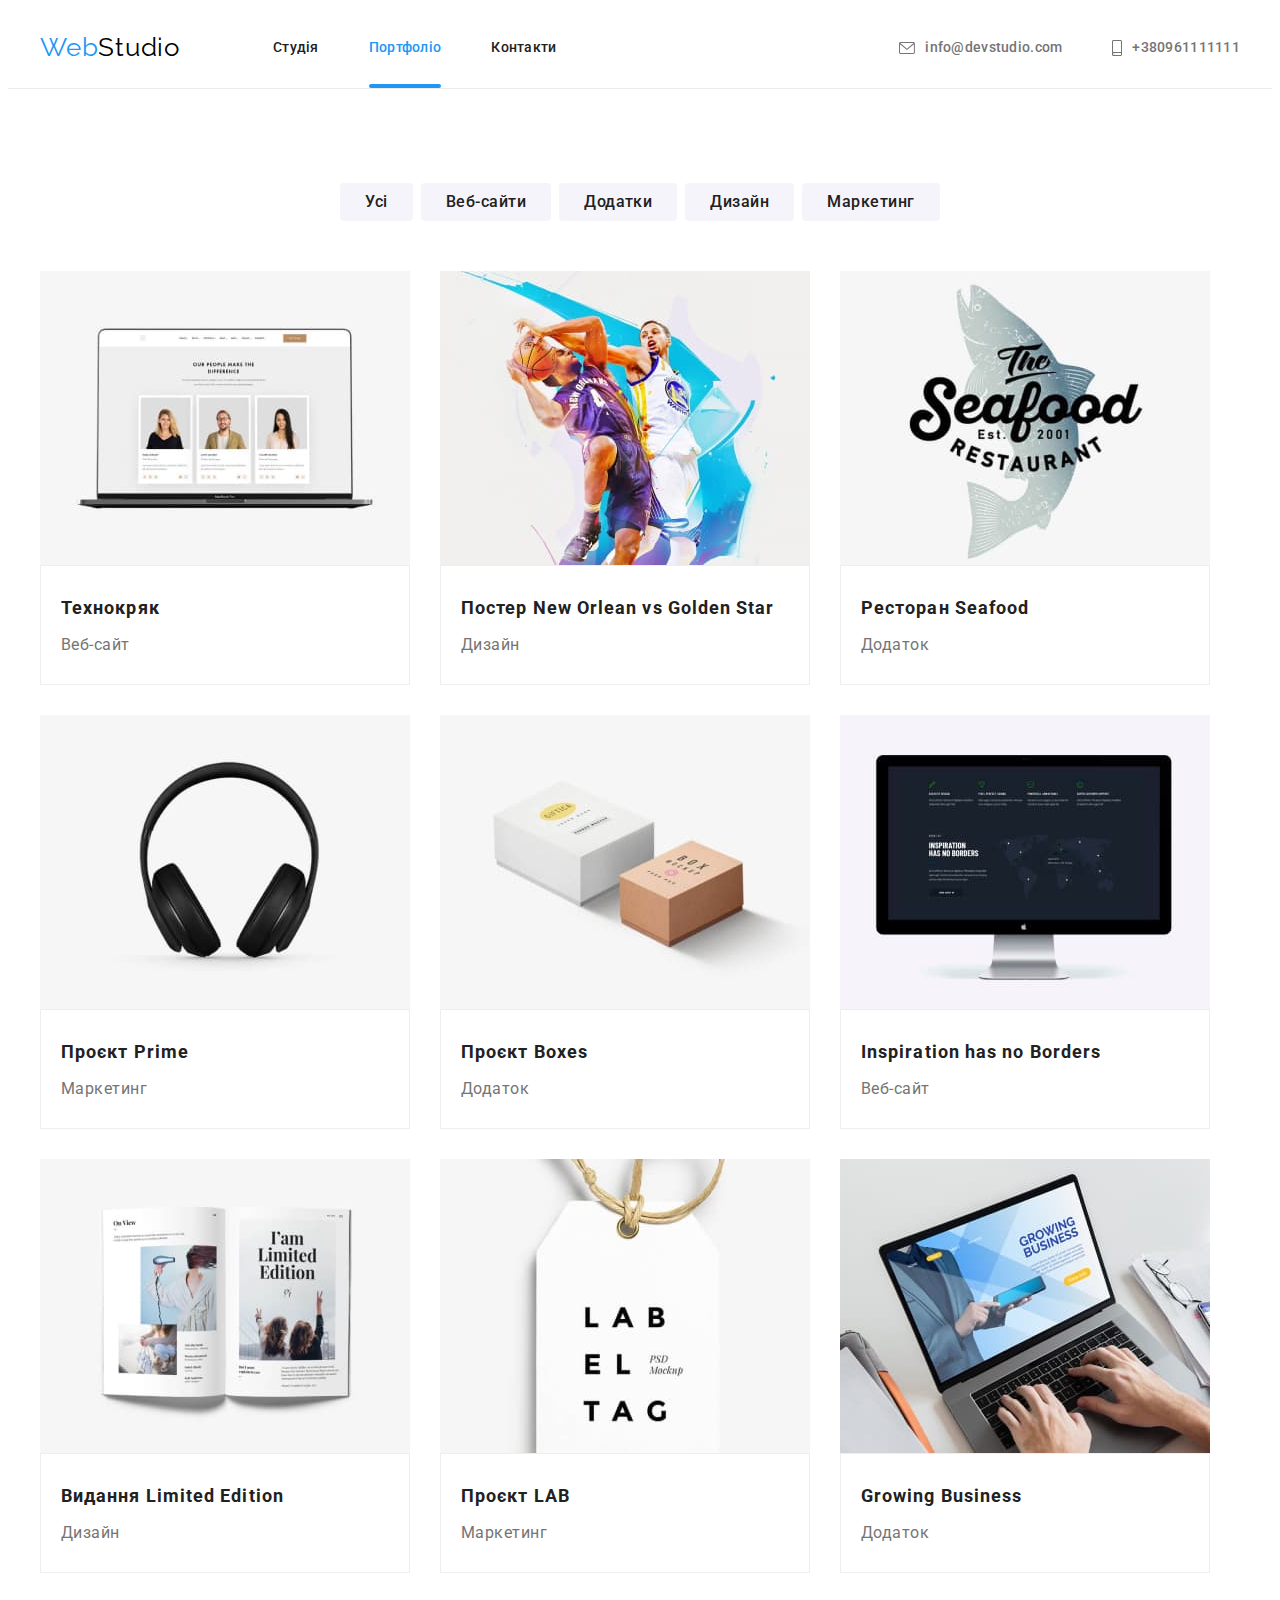
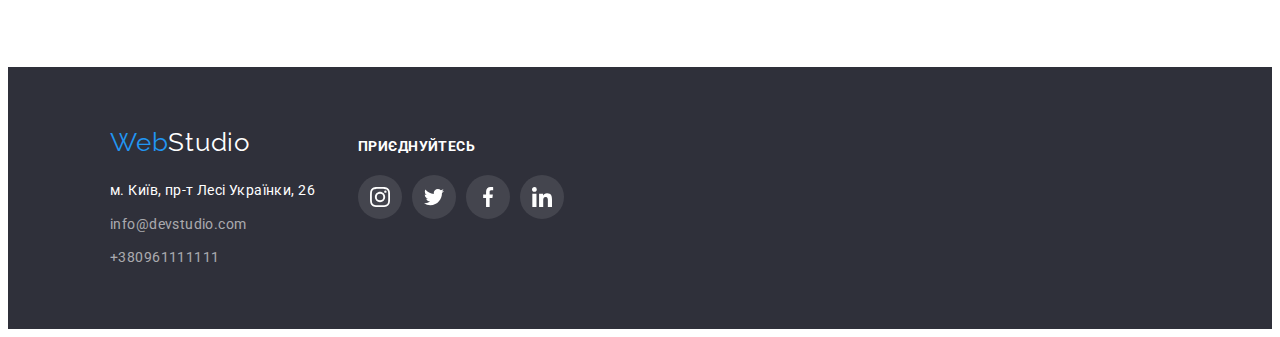
==== portfolio.html @ 598eb1c4 "Initial commit" ====
<!DOCTYPE html>
<html lang="uk">
  <head>
    <meta charset="UTF-8" />
    <meta http-equiv="X-UA-Compatible" content="IE=edge" />
    <meta name="viewport" content="width=device-width, initial-scale=1.0" />
    <title>Document</title>
    <link
      rel="stylesheet"
      href="https://cdnjs.cloudflare.com/ajax/libs/modern-normalize/1.1.0/modern-normalize.min.css"
      integrity="sha512-wpPYUAdjBVSE4KJnH1VR1HeZfpl1ub8YT/NKx4PuQ5NmX2tKuGu6U/JRp5y+Y8XG2tV+wKQpNHVUX03MfMFn9Q=="
      crossorigin="anonymous"
      referrerpolicy="no-referrer"
    />
    <link
      href="https://fonts.googleapis.com/css2?family=Raleway:wght@700&family=Roboto:wght@400;500;700;900&display=swap"
      rel="stylesheet"
    />
    <link rel="stylesheet" href="./css/styles.css" />
  </head>
  <body>
    <header class="header">
      <div class="container header-container">
        <a href="./index.html" class="logo"
          >Web<span class="logo-header">Studio</span></a
        >
        <nav class="section-works-header">
          <ul class="site-nav list">
            <li class="site-item">
              <a href="./index.html" class="site-link link">Студія</a>
            </li>

            <li class="site-item">
              <a href="./portfolio.html" class="site-link link current"
                >Портфоліо</a
              >
            </li>
            <li class="site-item">
              <a href="#" class="site-link link">Контакти</a>
            </li>
          </ul>
        </nav>

        <ul class="list address-header">
          <li class="item">
            <a href="mailto:info@devstudio.com" class="link-address" lang="en">
              <svg class="header-section-address-logo" width="16" height="12">
                <use href="./images/icons-new.svg#icon-envelope"></use>
              </svg>
              info@devstudio.com</a
            >
          </li>
          <li class="item">
            <a href="tel:+380961111111" class="link-address">
              <svg class="header-section-address-logo" width="10" height="16">
                <use href="./images/icons-new.svg#icon-smartphone"></use>
              </svg>
              +380961111111</a
            >
          </li>
        </ul>
      </div>
    </header>
    <main>
      <section class="section">
        <div class="container">
          <h1 class="pattern-hidden">Наші переваги</h1>
          <ul class="portfolio-buttons list">
            <li>
              <button type="button" class="button secondary">Усі</button>
            </li>
            <li>
              <button type="button" class="button secondary">Веб-сайти</button>
            </li>
            <li>
              <button type="button" class="button secondary">Додатки</button>
            </li>
            <li>
              <button type="button" class="button secondary">Дизайн</button>
            </li>
            <li>
              <button type="button" class="button secondary">Маркетинг</button>
            </li>
          </ul>
          <ul class="examples-list list">
            <li class="portfolio-element">
              <a href="#" class="portfolio-link link">
                <div class="portfolio-overlay">
                  <img
                    src="./images/technokryak.jpg"
                    alt="Фото главной страницы сайта Технокряк"
                    width="370"
                    height="274"
                  />
                  <div class="portfolio-wrap">
                    <p class="portfolio-descr">
                      Ресурс пропонує комплексні пропозиції з різним рівнем
                      функціоналу та сервісів. Все це дозволить відвідувачу
                      отримати вичерпні відомості про компанію чи приватну
                      особу.
                    </p>
                  </div>
                </div>
                <div class="examples-site-and-description">
                  <h2 class="section-title-product">Технокряк</h2>
                  <p class="description-product">Веб-сайт</p>
                </div>
              </a>
            </li>
            <li class="portfolio-element">
              <a href="#" class="portfolio-link link">
                <div class="portfolio-overlay">
                  <img
                    src="./images/poster-neworlean.jpg"
                    alt="Фото главной страницы сайта Нью-Орлеан"
                    width="370"
                    height="274"
                  />
                  <div class="portfolio-wrap">
                    <p class="portfolio-descr">
                      Ресурс пропонує комплексні пропозиції з різним рівнем
                      функціоналу та сервісів. Все це дозволить відвідувачу
                      отримати вичерпні відомості про компанію чи приватну
                      особу.
                    </p>
                  </div>
                </div>
                <div class="examples-site-and-description">
                  <h2 class="section-title-product">
                    Постер New Orlean vs Golden Star
                  </h2>
                  <p class="description-product">Дизайн</p>
                </div>
              </a>
            </li>

            <li class="portfolio-element">
              <a href="#" class="portfolio-link link">
                <div class="portfolio-overlay">
                  <img
                    src="./images/seafood-restaurant.jpg"
                    alt="Фото главной страницы приложения"
                    width="370"
                    height="274"
                  />
                  <div class="portfolio-wrap">
                    <p class="portfolio-descr">
                      Ресурс пропонує комплексні пропозиції з різним рівнем
                      функціоналу та сервісів. Все це дозволить відвідувачу
                      отримати вичерпні відомості про компанію чи приватну
                      особу.
                    </p>
                  </div>
                </div>
                <div class="examples-site-and-description">
                  <h2 class="section-title-product">Ресторан Seafood</h2>
                  <p class="description-product">Додаток</p>
                </div>
              </a>
            </li>
            <li class="portfolio-element">
              <a href="#" class="portfolio-link link">
                <div class="portfolio-overlay">
                  <img
                    src="./images/project-prime.jpg"
                    alt="Фото главной страницы"
                    width="370"
                    height="274"
                  />
                  <div class="portfolio-wrap">
                    <p class="portfolio-descr">
                      Ресурс пропонує комплексні пропозиції з різним рівнем
                      функціоналу та сервісів. Все це дозволить відвідувачу
                      отримати вичерпні відомості про компанію чи приватну
                      особу.
                    </p>
                  </div>
                </div>
                <div class="examples-site-and-description">
                  <h2 class="section-title-product">Проєкт Prime</h2>
                  <p class="description-product">Маркетинг</p>
                </div>
              </a>
            </li>
            <li class="portfolio-element">
              <a href="#" class="portfolio-link link">
                <div class="portfolio-overlay">
                  <img
                    src="./images/boxes.jpg"
                    alt="Фото главной страницы приложения"
                    width="370"
                    height="274"
                  />
                  <div class="portfolio-wrap">
                    <p class="portfolio-descr">
                      Ресурс пропонує комплексні пропозиції з різним рівнем
                      функціоналу та сервісів. Все це дозволить відвідувачу
                      отримати вичерпні відомості про компанію чи приватну
                      особу.
                    </p>
                  </div>
                </div>
                <div class="examples-site-and-description">
                  <h2 class="section-title-product">Проєкт Boxes</h2>
                  <p class="description-product">Додаток</p>
                </div>
              </a>
            </li>
            <li class="portfolio-element">
              <a href="#" class="portfolio-link link">
                <div class="portfolio-overlay">
                  <img
                    src="./images/inspiration.jpg"
                    alt="Фото главной страницы сайта"
                    width="370"
                    height="274"
                  />
                  <div class="portfolio-wrap">
                    <p class="portfolio-descr">
                      Ресурс пропонує комплексні пропозиції з різним рівнем
                      функціоналу та сервісів. Все це дозволить відвідувачу
                      отримати вичерпні відомості про компанію чи приватну
                      особу.
                    </p>
                  </div>
                </div>
                <div class="examples-site-and-description">
                  <h2 class="section-title-product">
                    Inspiration has no Borders
                  </h2>
                  <p class="description-product">Веб-сайт</p>
                </div>
              </a>
            </li>
            <li class="portfolio-element">
              <a href="#" class="portfolio-link link">
                <div class="portfolio-overlay">
                  <img
                    src="./images/limited-edition.jpg"
                    alt="Фото главной страницы"
                    width="370"
                    height="274"
                  />
                  <div class="portfolio-wrap">
                    <p class="portfolio-descr">
                      Ресурс пропонує комплексні пропозиції з різним рівнем
                      функціоналу та сервісів. Все це дозволить відвідувачу
                      отримати вичерпні відомості про компанію чи приватну
                      особу.
                    </p>
                  </div>
                </div>
                <div class="examples-site-and-description">
                  <h2 class="section-title-product">Видання Limited Edition</h2>
                  <p class="description-product">Дизайн</p>
                </div>
              </a>
            </li>
            <li class="portfolio-element">
              <a href="#" class="portfolio-link link">
                <div class="portfolio-overlay">
                  <img
                    src="./images/lab.jpg"
                    alt="Фото главной страницы"
                    width="370"
                    height="274"
                  />
                  <div class="portfolio-wrap">
                    <p class="portfolio-descr">
                      Ресурс пропонує комплексні пропозиції з різним рівнем
                      функціоналу та сервісів. Все це дозволить відвідувачу
                      отримати вичерпні відомості про компанію чи приватну
                      особу.
                    </p>
                  </div>
                </div>
                <div class="examples-site-and-description">
                  <h2 class="section-title-product">Проєкт LAB</h2>
                  <p class="description-product">Маркетинг</p>
                </div>
              </a>
            </li>
            <li class="portfolio-element">
              <a href="#" class="portfolio-link link">
                <div class="portfolio-overlay">
                  <img
                    src="./images/growbusiness.jpg"
                    alt="Фото главной страницы"
                    width="370"
                    height="274"
                  />
                  <div class="portfolio-wrap">
                    <p class="portfolio-descr">
                      Ресурс пропонує комплексні пропозиції з різним рівнем
                      функціоналу та сервісів. Все це дозволить відвідувачу
                      отримати вичерпні відомості про компанію чи приватну
                      особу.
                    </p>
                  </div>
                </div>
                <div class="examples-site-and-description">
                  <h2 class="section-title-product">Growing Business</h2>
                  <p class="description-product">Додаток</p>
                </div>
              </a>
            </li>
          </ul>
        </div>
      </section>
    </main>

    <footer class="section-works-footer">
      <div class="container common-wrap-footer">
        <div class="first-footer">
          <a href="./index.html" class="logo"
            >Web<span class="logo-footer">Studio</span>
          </a>
          <address class="address-footer">
            <ul class="list">
              <li class="address-item">
                <a
                  href="https://goo.gl/maps/Q7eHkyQhdYGQR9RCA"
                  target="_blank"
                  rel="noopener noreferrer nofollower"
                  class="link-address-footer"
                  >м. Київ, пр-т Лесі Українки, 26</a
                >
              </li>
              <li class="address-item">
                <a
                  href="mailto:info@devstudio.com"
                  class="address-footer"
                  lang="en"
                  >info@devstudio.com</a
                >
              </li>
              <li class="address-item">
                <a href="tel:+380961111111" class="address-footer"
                  >+380961111111</a
                >
              </li>
            </ul>
          </address>
        </div>

        <div class="container">
          <p class="section-title-social-footer">ПРИЄДНУЙТЕСЬ</p>
          <ul class="social-footer list">
            <li class="social-item-footer">
              <a
                class="social-link-footer link"
                href="http://instagram.com"
                target="_blank"
                rel="noopener norefference"
                aria-label="Instagram"
              >
                <svg class="social-icon-footer" width="20" height="20">
                  <use href="./images/icons-new.svg#icon-instagram"></use>
                </svg>
              </a>
            </li>
            <li class="social-item-footer">
              <a
                class="social-link-footer link"
                href="http://twitter.com"
                target="_blank"
                rel="noopener norefference"
                aria-label="Twitter logo"
              >
                <svg class="social-icon-footer" width="20" height="20">
                  <use href="./images/icons-new.svg#icon-twitter"></use>
                </svg>
              </a>
            </li>
            <li class="social-item-footer">
              <a
                class="social-link-footer link"
                href="http://facebook.com"
                target="_blank"
                rel="noopener norefference"
                aria-label="Facebook logo"
              >
                <svg class="social-icon-footer" width="20" height="20">
                  <use href="./images/icons-new.svg#icon-facebook"></use>
                </svg>
              </a>
            </li>
            <li class="social-item-footer">
              <a
                class="social-link-footer link"
                href="http://linkedin.com"
                target="_blank"
                rel="noopener norefference"
                aria-label="linkedin logo"
              >
                <svg class="social-icon-footer" width="20" height="20">
                  <use href="./images/icons-new.svg#icon-linkedin"></use>
                </svg>
              </a>
            </li>
          </ul>
        </div>
      </div>
    </footer>
  </body>
</html>
---- css/styles.css ----
:root {
  --title-text-color: #212121;
  --maket-color: #ffffff;
  --primary-text-color: #757575;
  --accent-color: #2196f3;
  --work-bg: rgba(47, 48, 58, 0.8);
}

body {
  font-family: Roboto, sans-serif;
  font-size: 14px;
  letter-spacing: 0.03em;
  background-color: var(--maket-color);
  color: var(--primary-text-color);
}

h1,
h2,
h3,
h4,
h5,
h6,
p {
  margin: 0;
}
img {
  display: block;
  max-width: 100%;
  height: auto;
}
button {
  display: block;
  cursor: pointer;
  border: none;
  border-radius: 4px;
}

.list {
  list-style: none;
  padding-left: 0;
  margin: 0;
}
.link {
  text-decoration: none;
}
.container {
  width: 1200px;
  margin: 0 auto;
  padding-left: 15px;
  padding-right: 15px;
}
.section {
  padding-top: 94px;
  padding-bottom: 94px;
}
/*Header*/

.header {
  border-bottom-width: 1px;
  border-bottom-style: solid;
  border-bottom-color: #ececec;
}

.header-container {
  display: flex;
  align-items: center;
}
.logo {
  font-family: Raleway, sans-serif;
  font-size: 26px;
  line-height: 1.2;
  letter-spacing: 0.03em;
  text-decoration: none;
  color: var(--accent-color);
  margin-right: 93px;
}
.address-header {
  margin-left: auto;
  display: flex;
  align-items: center;
  gap: 50px;
}
.link-address {
  font-weight: 500;
  line-height: 1.14;
  letter-spacing: 0.02em;
  color: var(--primary-text-color);
  text-decoration: none;
  display: flex;
  align-items: center;
  transition-property: color;
  transition-duration: 250ms;
  transition-timing-function: cubic-bezier(0.4, 0, 0.2, 1);
}

.link-address:hover,
.link-address:focus {
  color: var(--accent-color);
}

.logo-header {
  color: #000000;
}
.logo-footer {
  color: var(--maket-color);
}

.site-link {
  display: block;
  color: var(--title-text-color);
  font-weight: 500;
  line-height: 1.14;
  letter-spacing: 0.02em;
  text-decoration: none;
  padding-top: 32px;
  padding-bottom: 32px;

  transition-property: color;
  transition-duration: 250ms;
  transition-timing-function: cubic-bezier(0.4, 0, 0.2, 1);
}
.site-link:hover,
.site-link:focus {
  color: var(--accent-color);
}
.current {
  color: var(--accent-color);
  position: relative;
}
.current::after {
  content: "";
  position: absolute;
  bottom: 0;
  left: 0;
  width: 100%;
  height: 4px;
  border-radius: 2px;
  background-color: var(--accent-color);
}

.header-section-address-logo {
  margin-right: 10px;
  fill: currentColor;
}
.header-section-address-logo:hover,
.header-section-address-logo:focus {
  color: var(--accent-color);
}

/* Page header */

.section-works-header {
}
.site-nav {
  display: flex;
  gap: 50px;
}

.link-address .item:last-child {
  margin-right: 0;
  padding-right: 215px;
}
.link-address .item:not(:last-child) {
  margin-right: 50px;
  margin-left: 300px;
}

/*Hero-title*/

.hero {
  background-color: #2f303a;
  background-image: linear-gradient(
      rgba(47, 48, 58, 0.4),
      rgba(47, 48, 58, 0.4)
    ),
    url(../images/hero.jpg);
  background-position: center;
  background-size: cover;
  background-repeat: no-repeat;
  text-align: center;
  padding: 200px 0;
  max-width: 1600px;
  height: 600px;
  margin: 0 auto;
}
.hero-title {
  color: var(--maket-color);
  font-weight: 900;
  font-size: 44px;
  line-height: 1.36;
  text-align: center;
  letter-spacing: 0.06em;
  text-transform: uppercase;
  width: 696px;
  margin: 0 auto;
  margin-bottom: 30px;
}
.button.primary {
  font-family: "Roboto";
  font-weight: 700;
  font-size: 16px;
  line-height: 1.87;
  letter-spacing: 0.06em;
  color: var(--maket-color);
  background: var(--accent-color);
  align-items: center;
  text-align: center;
  cursor: pointer;
  padding: 10px 32px;
  border: none;
  border-radius: 4px;
  margin-right: auto;
  margin-left: auto;
}

.backdrop {
  position: fixed;
  top: 0;
  left: 0;
  width: 100%;
  height: 100%;
  opacity: 1;
  background-color: rgba(0, 0, 0, 0.06);
  transition-property: opacity;
  transition-duration: 250ms;
  transition-timing-function: cubic-bezier(0.4, 0, 0.2, 1);
}
.backdrop.is-hidden {
  opacity: 0;
  pointer-events: none;
}

.modal {
  position: absolute;
  width: 528px;
  height: 581px;
  top: 50%;
  left: 50%;
  transform: translate(-50%, -50%);
  background-color: #ffffff;
}
.modal-close {
  position: absolute;
  border-radius: 50%;
  width: 30px;
  height: 30px;
  top: 8px;
  right: 8px;
  color: var(--title-text-color);
  display: flex;
  align-items: center;
  justify-content: center;
  background-color: transparent;
  border: 1px solid rgba(0, 0, 0, 0.1);

  transition-property: border-color, color;
  transition-duration: 250ms;
  transition-timing-function: cubic-bezier(0.4, 0, 0.2, 1);
}

.modal-close:hover,
.modal-close:focus {
  color: var(--accent-color);
  border-color: var(--accent-color);
}
.modal-close-icon {
  display: flex;
  align-items: center;
  justify-content: center;
  fill: currentColor;
}

/* Section advantages*/

.pattern-hidden {
  position: absolute;
  width: 1px;
  height: 1px;
  margin: -1px;
  border: 0;
  padding: 0;
  white-space: nowrap;
  clip-path: inset(100%);
  clip: rect(0 0 0 0);
  overflow: hidden;
}
.advantages-list {
  display: flex;
  gap: 30px;
}

.section-title-primary {
  color: var(--title-text-color);
  font-weight: 700;
  line-height: 1.14;
  font-size: 14px;
  text-transform: uppercase;
  margin-bottom: 10px;
  margin-top: 30px;
}
.description-advantages {
  line-height: 1.71;
  color: var(--primary-text-color);
}
.advantages-icons-list {
  display: flex;
  gap: 30px;
}
.box-icon-advantages {
  background-color: #f5f4fa;
  width: 270px;
  height: 120px;
  display: flex;
  justify-content: center;
  align-items: center;
  border-radius: 4px;
}

/* Title secondary-Our works*/

.work {
  padding-top: 0;
}

.work-list {
  display: flex;
  gap: 30px;
}

.work-item {
  position: relative;
}

.work-descr {
  position: absolute;
  bottom: 0;
  width: 100%;
  height: 70px;
  display: flex;
  align-items: center;
  justify-content: center;
  font-weight: 700;
  line-height: 1.14;
  text-transform: uppercase;
  color: var(--maket-color);
  background-color: var(--work-bg);
}
.section-title-secondadry {
  font-weight: 700;
  font-size: 36px;
  line-height: 1.166;
  text-align: center;
  letter-spacing: 0.03em;
  color: var(--title-text-color);
  margin-bottom: 50px;
}

/* Team*/

.section-team {
  background: #f5f4fa;
}

.section-title-secondadry-team {
  font-weight: 700;
  font-size: 36px;
  line-height: 1.166;
  text-align: center;
  letter-spacing: 0.03em;
  color: var(--title-text-color);
  margin-bottom: 50px;
}
.members {
  display: flex;
  gap: 30px;
}
.members-item {
  background-color: var(--maket-color);
  box-shadow: 0px 1px 3px rgba(0, 0, 0, 0.12), 0px 1px 1px rgba(0, 0, 0, 0.14),
    0px 2px 1px rgba(0, 0, 0, 0.2);
  border-radius: 0px 0px 4px 4px;
}

.names-and-description {
  padding-top: 30px;
  padding-bottom: 30px;
}
.section-names {
  font-weight: 500;
  font-size: 16px;
  line-height: 1.17;
  letter-spacing: 0.03em;
  color: var(--title-text-color);
  text-align: center;
  margin-bottom: 10px;
}
.description-team {
  font-size: 16px;
  line-height: 1.17;
  font-weight: 400;
  letter-spacing: 0.03em;
  color: var(--primary-text-color);
  text-align: center;
}
.social {
  display: flex;
  justify-content: center;
  align-content: center;
  gap: 10px;
  margin-top: 16px;
}
.social-link {
  display: flex;
  justify-content: center;
  align-items: center;
  width: 44px;
  height: 44px;
  border-radius: 50%;
  color: #afb1b8;

  transition-property: color, background-color;
  transition-duration: 250ms;
  transition-timing-function: cubic-bezier(0.4, 0, 0.2, 1);
}
.social-link:hover,
.social-link:focus {
  background-color: var(--accent-color);

  color: var(--maket-color);
}
.social-icon {
  fill: currentColor;
}

/*Section Our clients*/

.section-our-clients {
  padding: 94px, auto;
}
.section-title-our-clients {
  font-weight: 700;
  font-size: 36px;
  line-height: 1.166;
  text-align: center;
  letter-spacing: 0.03em;
  color: var(--title-text-color);
  margin-bottom: 50px;
  padding-top: 94px;
}
.clients {
  display: flex;
  gap: 30px;
  padding-bottom: 94px;
}

.client-link {
  display: flex;
  justify-content: center;
  align-items: center;
  width: 170px;
  height: 92px;
  border-radius: 4%;
  color: #afb1b8;
  border: solid currentColor 1px;
  fill: currentColor;

  transition-property: color;
  transition-duration: 250ms;
  transition-timing-function: cubic-bezier(0.4, 0, 0.2, 1);
}
.client-link:hover,
.client-link:focus {
  color: var(--accent-color);
}

.client-item {
  width: 170px;
  height: 92px;
}

.client-icon:hover,
.client-icon:focus {
  fill: currentColor;
}
/*Section footer*/

.section-works-footer {
  background: #2f303a;
  padding: 60px 0;
  display: flex;
}
.common-wrap-footer {
  display: flex;
  align-items: baseline;
}
.first-footer {
  margin-left: 70px;
}

.address-item:not(:last-child) {
  margin-bottom: 9px;
}

.address-footer {
  margin-top: 20px;
  font-style: normal;
  line-height: 24px;
  letter-spacing: 0.03em;
  color: rgba(255, 255, 255, 0.6);
  text-decoration: none;
  transition-property: color;
  transition-duration: 250ms;
  transition-timing-function: cubic-bezier(0.4, 0, 0.2, 1);
}
.address-footer:hover,
.address-footer:focus {
  color: var(--accent-color);
}
.link-address-footer {
  font-style: normal;
  line-height: 1.71;
  letter-spacing: 0.03em;
  color: var(--maket-color);
  text-decoration: none;
  cursor: pointer;
  transition-property: color;
  transition-duration: 250ms;
  transition-timing-function: cubic-bezier(0.4, 0, 0.2, 1);
}
.link-address-footer:hover,
.link-address-footer:focus {
  color: var(--accent-color);
}
/*Footer social links*/
.section-title-social-footer {
  font-weight: 700;
  line-height: 1.14;
  color: #ffffff;
  margin-bottom: 20px;
  text-transform: uppercase;
}
.social-footer {
  display: flex;
  gap: 10px;
}
.social-link-footer {
  display: flex;
  justify-content: center;
  align-items: center;
  width: 44px;
  height: 44px;
  border-radius: 50%;
  background-color: #ffffff1a;
  fill: currentColor;
  transition-property: background color;
  transition-duration: 250ms;
  transition-timing-function: cubic-bezier(0.4, 0, 0.2, 1);
}
.social-link-footer:hover,
.social-link-footer:focus {
  background-color: var(--accent-color);
  border-radius: 50%;
}
.social-icon-footer {
  color: var(--maket-color);
}

/*Portfolio-page*/

.portfolio-buttons {
  display: flex;
  justify-content: center;
  gap: 8px;
  margin-bottom: 50px;
}
.button.secondary {
  font-family: "Roboto";
  font-weight: 500;
  font-size: 16px;
  line-height: 1.62;
  letter-spacing: 0.03em;
  color: var(--title-text-color);
  border-radius: 4px;
  background: #f5f4fa;
  cursor: pointer;
  padding: 6px 25px;

  transition-property: color, background-color, box-shadow;
  transition-duration: 250ms;
  transition-timing-function: cubic-bezier(0.4, 0, 0.2, 1);
}
.button.secondary:hover,
.button.secondary:focus {
  color: var(--maket-color);
  background-color: var(--accent-color);
  box-shadow: 0px 3px 1px rgba(0, 0, 0, 0.1), 0px 1px 2px rgba(0, 0, 0, 0.08),
    0px 2px 2px rgba(0, 0, 0, 0.12);
}

/*Portfolio examples*/

.examples-list {
  display: flex;
  flex-wrap: wrap;
  gap: 30px;
}
.portfolio-element {
  width: 370px;
}
.portfolio-link {
  display: block;
  outline: transparent;

  transition-property: box-shadow;
  transition-duration: 250ms;
  transition-timing-function: cubic-bezier(0.4, 0, 0.2, 1);
}
.portfolio-link:hover,
.portfolio-link:focus {
  box-shadow: 0px 1px 1px rgba(0, 0, 0, 0.12), 0px 4px 4px rgba(0, 0, 0, 0.06),
    1px 4px 6px rgba(0, 0, 0, 0.16);
}

.portfolio-overlay {
  position: relative;
  overflow: hidden;
}
.portfolio-wrap {
  position: absolute;
  top: 0;
  left: 0;
  width: 100%;
  height: 100%;
  transform: translateY(101%);
  opacity: 0;
  transition-property: transform, opacity;
  transition-duration: 500ms;
  transition-timing-function: cubic-bezier(0.4, 0, 0.2, 1);
}
.portfolio-link:hover .portfolio-wrap,
.portfolio-link:focus .portfolio-wrap {
  transform: translateY(0);
  opacity: 1;
}
.portfolio-descr {
  padding: 63px 24px;
  font-size: 18px;
  line-height: 1.56;
  letter-spacing: 0.03em;
  color: var(--maket-color);
  background-color: rgba(33, 149, 243, 0.781);
}
.examples-site-and-description {
  padding: 24px 20px;
  border: 1px solid #eeeeee;
}

.section-title-product {
  font-weight: 700;
  font-size: 18px;
  line-height: 2;
  letter-spacing: 0.06em;
  color: var(--title-text-color);
  margin-bottom: 4px;
}
.description-product {
  font-size: 16px;
  line-height: 1.87;
  font-weight: 400;
  letter-spacing: 0.03em;
  color: var(--primary-text-color);
}

.portfolio-element {
  position: relative;
}
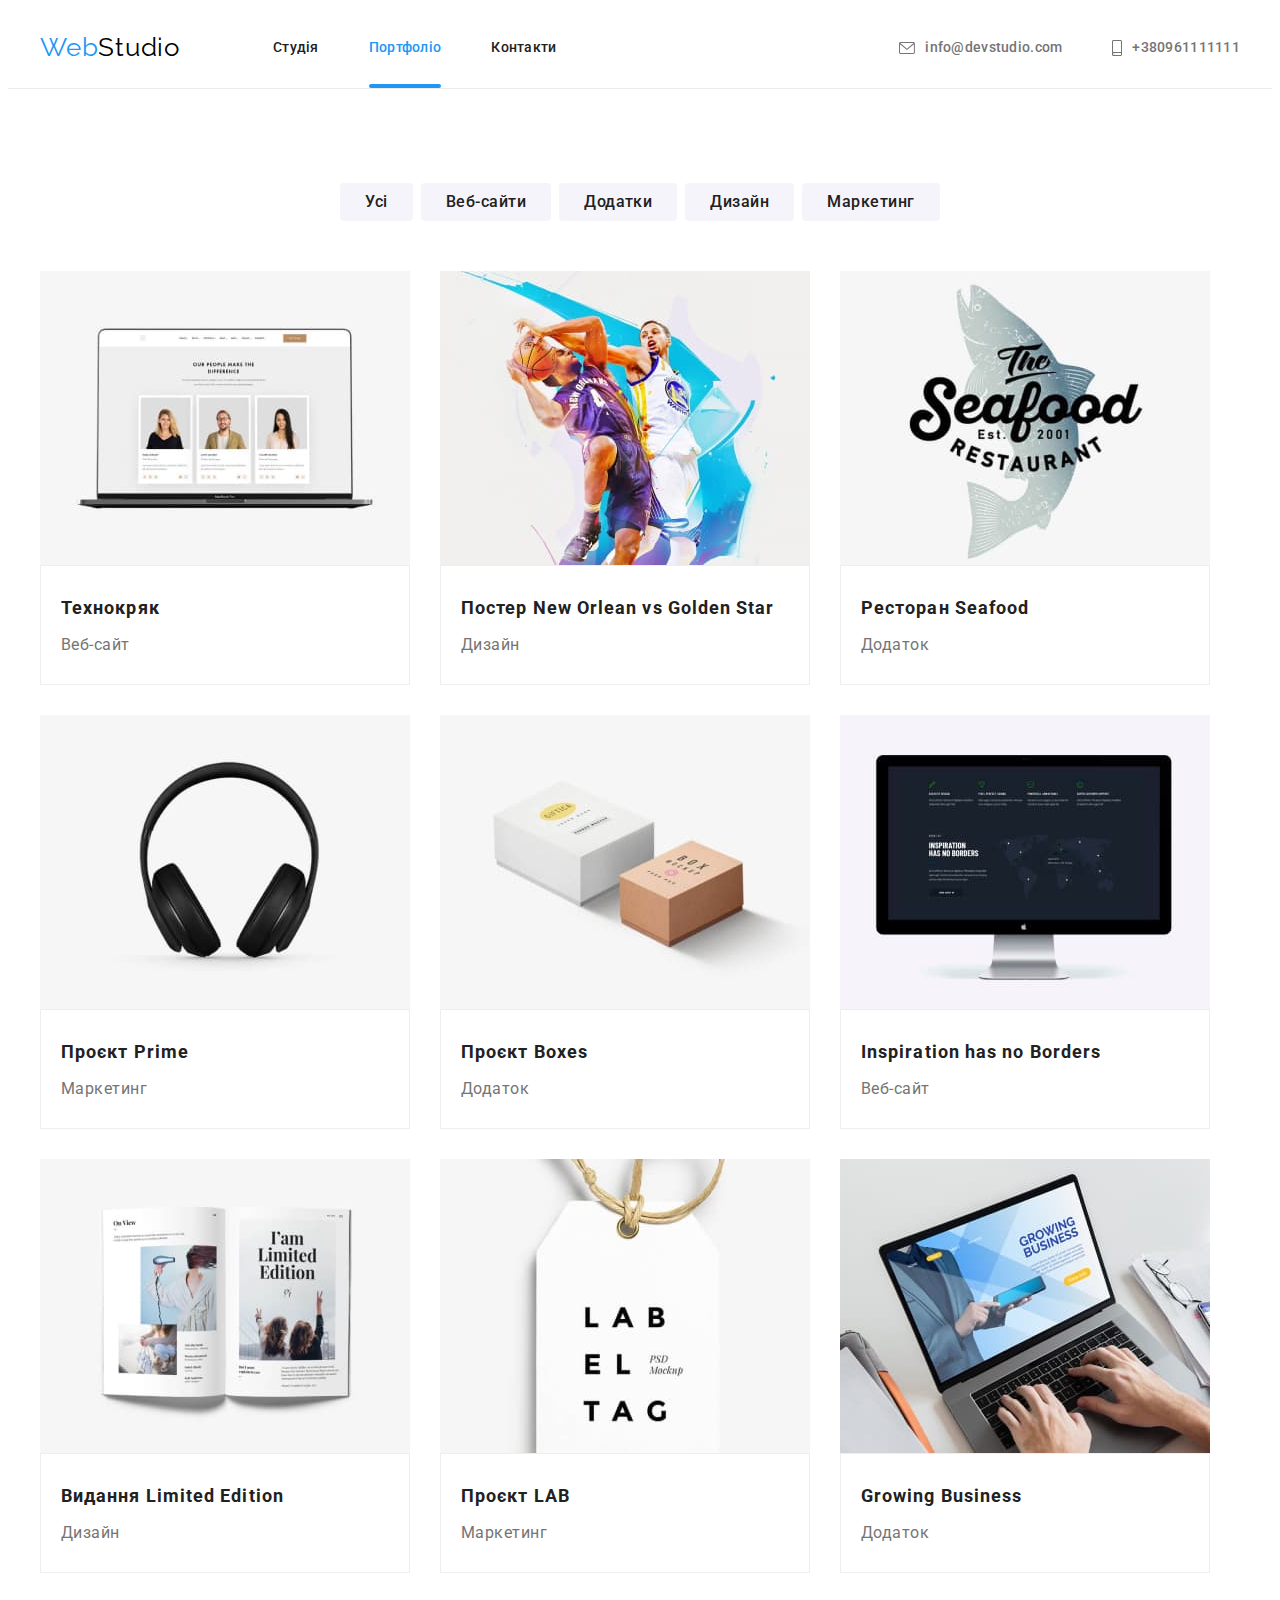
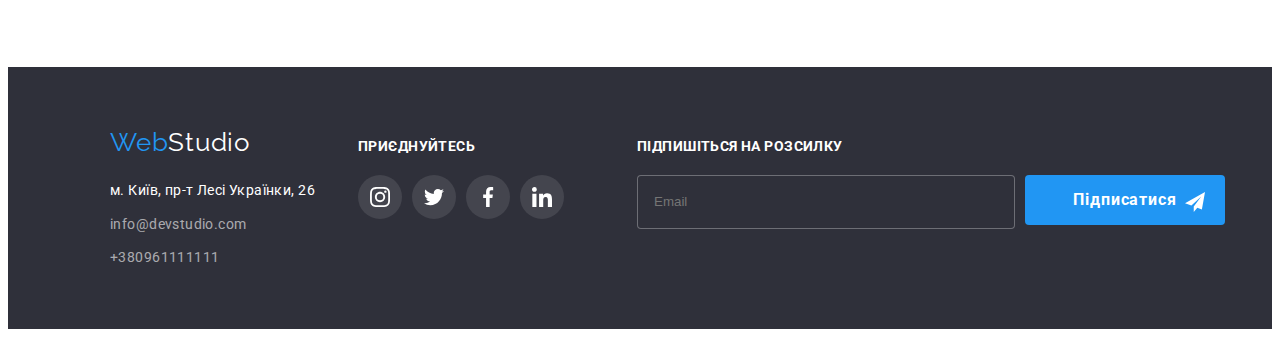
==== commit e2ec87a5: "HW6.1v" ====
--- a/portfolio.html
+++ b/portfolio.html
@@ -400,6 +400,27 @@
             </li>
           </ul>
         </div>
+        <div class="container">
+          <p class="section-title-social-footer">Підпишіться на розсилку</p>
+          <ul class="social-footer list">
+            <li class="social-item-footer">
+              <input
+                type="email"
+                name="email"
+                placeholder="Email"
+                class="form-input-subsr"
+              />
+            </li>
+            <li class="social-item-footer">
+              <button class="button-send-footer" type="submit">
+                Підписатися
+              </button>
+              <svg class="send-icon-footer" width="20" height="20">
+                <use href="./images/icons-new.svg#icon-send"></use>
+              </svg>
+            </li>
+          </ul>
+        </div>
       </div>
     </footer>
   </body>
--- a/css/styles.css
+++ b/css/styles.css
@@ -270,6 +270,99 @@
   fill: currentColor;
 }
 
+
+strong {
+  display: block;
+  margin-left: 41px;
+  margin-right: 39px;
+margin-bottom: 38px;
+margin-top: 40px;
+font-size: 20px;
+font-weight: 700;
+height: 1,17;
+letter-spacing: 0.03em;
+text-align: center;
+color: var(--title-text-color);
+}
+
+.modal-form-group {
+  display: block;
+  position: relative;
+  outline: 1px #2196f3;
+  margin-left: 41px;
+  margin-bottom: 28px;
+  margin-right: 41px;
+  
+}
+
+.modal-form-label {
+  display: block;
+  position: absolute;
+  top: 0;
+  left: 10;
+  transform: translateY(-100%);
+  padding-bottom: 4px;
+font-size: 12px;
+font-weight: 400;
+line-height: 1,16;
+letter-spacing: 0.01em;
+text-align: left;
+}
+
+.form-input {
+  width: 100%;
+  height: 100%;
+  border: 1px solid #21212133;
+  border-radius: 4px;
+  padding: 15px 16px;
+}
+.form-input:hover,
+.form-input:focus 
+{ 
+  border: 1px solid var(--accent-color);
+  transition-property: border;
+  transition-duration: 250ms;
+  transition-timing-function: cubic-bezier(0.4, 0, 0.2, 1);
+}
+
+.form-input:hover,
+.form-input:focus ~ .modal-form-icon
+{ 
+  fill: var(--accent-color);
+  transition-property: fill;
+  transition-duration: 250ms;
+  transition-timing-function: cubic-bezier(0.4, 0, 0.2, 1);
+}
+
+.modal-form-icon {
+  position: absolute;
+  fill: var(--title-text-color);
+  top: 0;
+  left: 0;
+  transform: translateY(140%) translateX(50%);
+}
+
+
+
+.form-input-comment {
+  width: 448px;
+  height: 120px;
+}
+.modal-form-checkbox {
+  width: 16px;
+  height: 15px;
+}
+
+.modal-form-btn {
+  margin-top: 30px;
+  margin-left: 165px;
+  width: 200px;
+  height: 50px;
+  background-color: #2196f3;
+  color: var(--maket-color)
+  
+}
+
 /* Section advantages*/
 
 .pattern-hidden {
@@ -565,6 +658,66 @@
   color: var(--maket-color);
 }
 
+/*Footer subscription form*/
+.section-title-social-footer {
+  font-weight: 700;
+  line-height: 1.14;
+  color: #ffffff;
+  margin-bottom: 20px;
+  text-transform: uppercase;
+  Font style: Bold
+}
+.form-input-subsr {
+  width: 358px;
+  height: 50px;
+  padding-left: 16px;
+  border: 1px solid #FFFFFF4D;
+  border-radius: 4px;
+  background-color: #2F303A;
+}
+.form-input-subsr:hover,
+.form-input-subsr:focus
+ {
+  background-color: var(--maket-color);
+}
+
+
+
+input {
+  
+  resize: none;
+  
+  
+
+}
+
+
+.button-send-footer {
+  position: relative;
+  width: 200px;
+  height: 50px;
+  font-family: "Roboto";
+  font-weight: 700;
+  font-size: 16px;
+  line-height: 1.87;
+  letter-spacing: 0.06em;
+  color: var(--maket-color);
+  background: var(--accent-color);
+  align-items: center;
+  text-align: center;
+  cursor: pointer;
+  padding: 10px 32px;
+  border: none;
+  border-radius: 4px;
+  margin-right: auto;
+  margin-left: auto;
+}
+.send-icon-footer {
+position: absolute;
+transform: translateX(800%) translateY(-165%);
+fill: #ffffff;
+}
+
 /*Portfolio-page*/
 
 .portfolio-buttons {
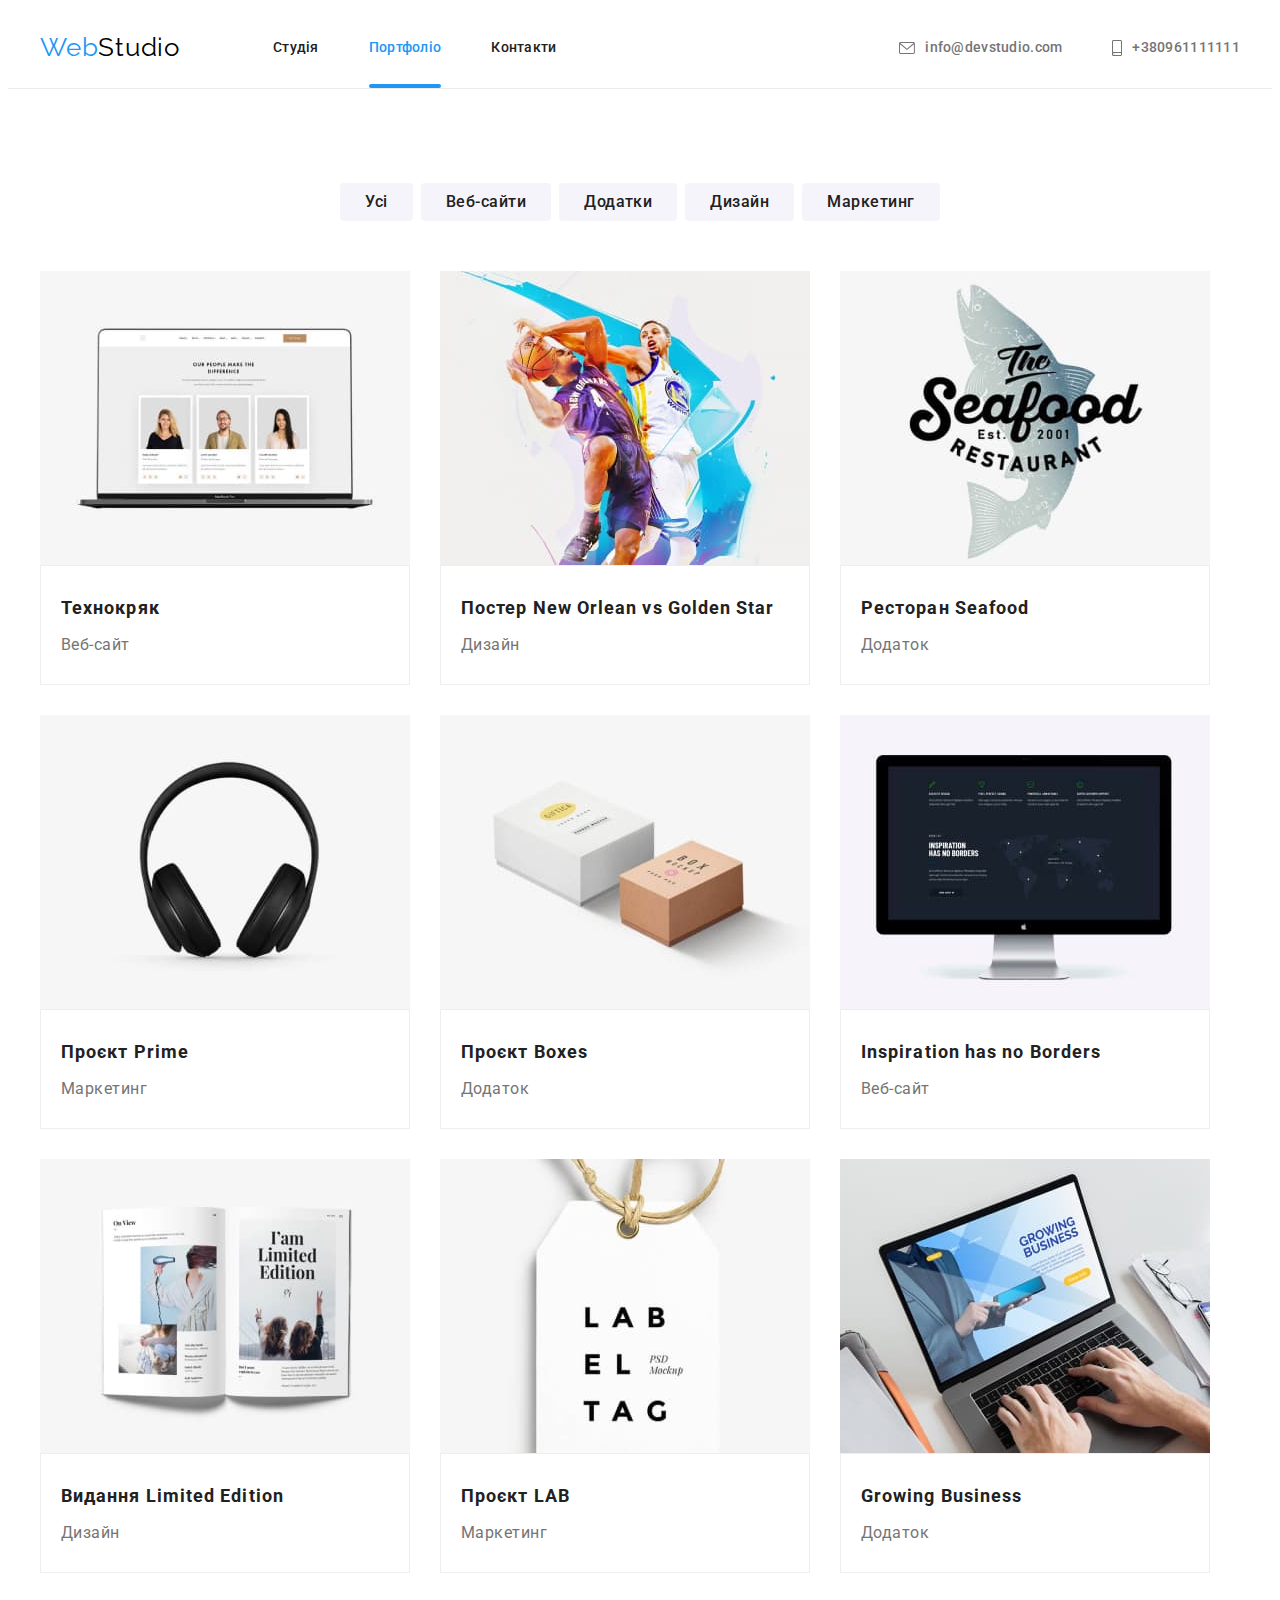
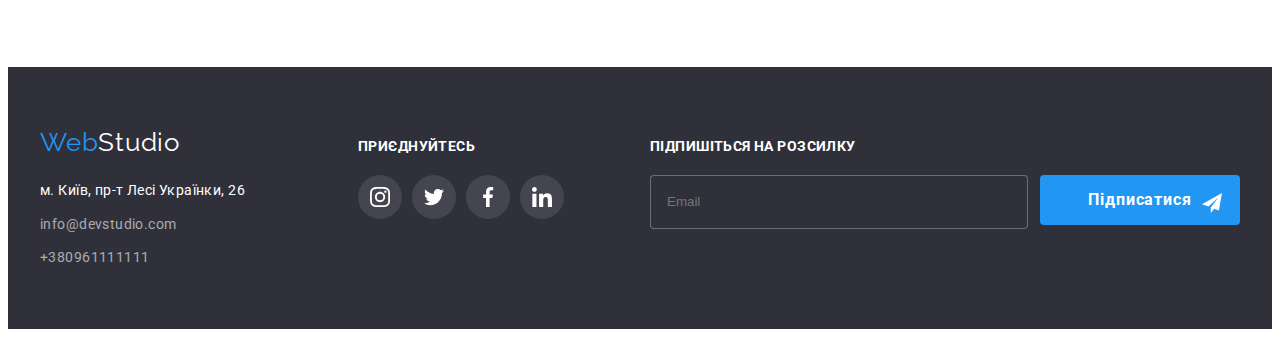
==== commit 2c31ec1b: "HW6v.2" ====
--- a/portfolio.html
+++ b/portfolio.html
@@ -400,26 +400,24 @@
             </li>
           </ul>
         </div>
-        <div class="container">
+        <div class="subsription-section">
           <p class="section-title-social-footer">Підпишіться на розсилку</p>
-          <ul class="social-footer list">
-            <li class="social-item-footer">
+          <form class="modal-form" name="modal_form">
+            <label class="modal-form-group-footer">
               <input
                 type="email"
                 name="email"
                 placeholder="Email"
                 class="form-input-subsr"
               />
-            </li>
-            <li class="social-item-footer">
-              <button class="button-send-footer" type="submit">
-                Підписатися
+
+              <button type="submit" class="button-send-footer">
+                Підписатися<svg class="send-icon-footer" width="20" height="20">
+                  <use href="./images/icons-new.svg#icon-send"></use>
+                </svg>
               </button>
-              <svg class="send-icon-footer" width="20" height="20">
-                <use href="./images/icons-new.svg#icon-send"></use>
-              </svg>
-            </li>
-          </ul>
+            </label>
+          </form>
         </div>
       </div>
     </footer>
--- a/css/styles.css
+++ b/css/styles.css
@@ -238,6 +238,7 @@
   left: 50%;
   transform: translate(-50%, -50%);
   background-color: #ffffff;
+  padding: 40px;
 }
 .modal-close {
   position: absolute;
@@ -270,40 +271,32 @@
   fill: currentColor;
 }
 
-
-strong {
-  display: block;
-  margin-left: 41px;
-  margin-right: 39px;
-margin-bottom: 38px;
-margin-top: 40px;
+/*Modal window*/
+.modal-title {
+margin-bottom: 12px;
 font-size: 20px;
 font-weight: 700;
-height: 1,17;
+line-height: 1.17;
 letter-spacing: 0.03em;
 text-align: center;
 color: var(--title-text-color);
 }
 
 .modal-form-group {
-  display: block;
-  position: relative;
-  outline: 1px #2196f3;
-  margin-left: 41px;
-  margin-bottom: 28px;
-  margin-right: 41px;
-  
+display: block;
+position: relative;
+margin-bottom: 10px;
+}
+.modal-form-textarea {
+display: block;
+position: relative;
+margin-bottom: 20px;
 }
 
 .modal-form-label {
-  display: block;
-  position: absolute;
-  top: 0;
-  left: 10;
-  transform: translateY(-100%);
-  padding-bottom: 4px;
+display: block;
+margin-bottom: 4px;
 font-size: 12px;
-font-weight: 400;
 line-height: 1,16;
 letter-spacing: 0.01em;
 text-align: left;
@@ -311,10 +304,14 @@
 
 .form-input {
   width: 100%;
-  height: 100%;
+  height: 40px;
   border: 1px solid #21212133;
   border-radius: 4px;
-  padding: 15px 16px;
+  padding-left: 42px;
+  outline: transparent;
+  transition-property: border;
+  transition-duration: 250ms;
+  transition-timing-function: cubic-bezier(0.4, 0, 0.2, 1);
 }
 .form-input:hover,
 .form-input:focus 
@@ -325,7 +322,14 @@
   transition-timing-function: cubic-bezier(0.4, 0, 0.2, 1);
 }
 
-.form-input:hover,
+.form-input:hover ~ .modal-form-icon
+{ 
+  fill: var(--accent-color);
+  transition-property: fill;
+  transition-duration: 250ms;
+  transition-timing-function: cubic-bezier(0.4, 0, 0.2, 1);
+}
+
 .form-input:focus ~ .modal-form-icon
 { 
   fill: var(--accent-color);
@@ -337,30 +341,143 @@
 .modal-form-icon {
   position: absolute;
   fill: var(--title-text-color);
-  top: 0;
-  left: 0;
-  transform: translateY(140%) translateX(50%);
-}
-
-
-
-.form-input-comment {
-  width: 448px;
+  top: 50%;
+  left: 15px;
+}
+
+textarea {
   height: 120px;
-}
+  resize: none;
+  padding: 16px 12px;
+}
+.form-input-feedback {
+  width: 100%;
+  height: 120px;
+  border: 1px solid #21212133;
+  border-radius: 4px;
+ 
+  outline: transparent;
+  transition-property: border;
+  transition-duration: 250ms;
+  transition-timing-function: cubic-bezier(0.4, 0, 0.2, 1);
+}
+
+.form-input-feedback:hover,
+.form-input-feedback:focus {
+
+border: 1px solid var(--accent-color);
+transition-property: border;
+transition-duration: 250ms;
+transition-timing-function: cubic-bezier(0.4, 0, 0.2, 1);
+}
+
+/*Agreement section*/
+.agreement-section {
+  padding-left: px;
+}
+/*Check-box custom*/
 .modal-form-checkbox {
   width: 16px;
   height: 15px;
 }
+/* Option */
+
+.option {
+  display: block;
+  margin-bottom: 0.5em;
+  position: relative;
+}
+
+/* Check */
+
+.check {
+  margin-left: 13px;
+  padding-left: 1.2em;
+  gap: 9px;
+}
+
+.check__input {
+  position: absolute;
+  clip: rect(0 0 0 0);
+  width: 1px;
+  height: 1px;
+  margin: -1px;
+}
+
+.check__box {
+  position: absolute;
+  top: 0;
+  left: 0;
+  width: 16px;
+  height: 15px;
+  overflow: hidden;
+  border-radius: 2px;
+  background-color: white;
+  background-repeat: no-repeat;
+  background-position: 50% 50%;
+  box-shadow: 0 0 0 0.1em #4A90E2;
+}
+
+/* Checked */
+.check__input:checked + .check__box {
+  background-color: #4A90E2;
+  background-image: url("./images/icons-new.svg#icon-check");
+}
+
+
+/* Focused */
+
+.check__input:focus + .check__box {
+  box-shadow:
+    0 0 0 0.1em #4A90E2,
+}
+
+/* Disabled */
+
+.check__input:disabled + .check__box {
+  box-shadow: 0 0 0 0.1em #9B9B9B;
+}
+
+.check__input:checked:disabled + .check__box {
+  background-color: #9B9B9B;
+} 
+
+/*Agreement link*/
+.agreement-giving {
+font-size: 14px;
+font-weight: 400;
+line-height: 1.2;
+letter-spacing: 0.03em;
+text-align: right;
+color: #757575;
+}
+.link-agreement-conditions {
+font-size: 14px;
+font-weight: 400;
+line-height: 1.2;
+letter-spacing: 0.03em;
+text-align: right;
+color: #2196f3;
+}
+
+
 
 .modal-form-btn {
+  margin: 0 auto;
   margin-top: 30px;
-  margin-left: 165px;
-  width: 200px;
+  padding: 10px 52px;
+  min-width: 200px;
   height: 50px;
-  background-color: #2196f3;
-  color: var(--maket-color)
-  
+  background-color: var(--accent-color);
+  color: var(--maket-color);
+  font-size: 16px;
+font-weight: 700;
+line-height: 1.87;
+letter-spacing: 6%;
+color: var(--maket-color);
+}
+.button-name-send {
+
 }
 
 /* Section advantages*/
@@ -587,7 +704,7 @@
   align-items: baseline;
 }
 .first-footer {
-  margin-left: 70px;
+  margin-right: 70px;
 }
 
 .address-item:not(:last-child) {
@@ -625,16 +742,19 @@
   color: var(--accent-color);
 }
 /*Footer social links*/
+
 .section-title-social-footer {
   font-weight: 700;
   line-height: 1.14;
   color: #ffffff;
   margin-bottom: 20px;
   text-transform: uppercase;
+  margin-left: auto;
 }
 .social-footer {
   display: flex;
   gap: 10px;
+  margin-left: auto;
 }
 .social-link-footer {
   display: flex;
@@ -659,6 +779,7 @@
 }
 
 /*Footer subscription form*/
+
 .section-title-social-footer {
   font-weight: 700;
   line-height: 1.14;
@@ -674,6 +795,9 @@
   border: 1px solid #FFFFFF4D;
   border-radius: 4px;
   background-color: #2F303A;
+  transition-property: background-color;
+  transition-duration: 1250ms;
+  transition-timing-function: cubic-bezier(0.4, 0, 0.2, 1);
 }
 .form-input-subsr:hover,
 .form-input-subsr:focus
@@ -690,7 +814,9 @@
   
 
 }
-
+.subsription-section {
+  margin-left: auto;
+}
 
 .button-send-footer {
   position: relative;
@@ -710,14 +836,22 @@
   border: none;
   border-radius: 4px;
   margin-right: auto;
-  margin-left: auto;
+  margin-left: 12px;
 }
 .send-icon-footer {
 position: absolute;
-transform: translateX(800%) translateY(-165%);
+transform: translate(50%, 40%);
 fill: #ffffff;
 }
 
+.modal-form-group-footer {
+  display: flex;
+  
+}
+.form-input-footer {
+  width: 358px;
+  height: 50px;
+}
 /*Portfolio-page*/
 
 .portfolio-buttons {
@@ -827,3 +961,85 @@
 .portfolio-element {
   position: relative;
 }
+
+
+/*
+
+.container {
+  width: 100%;
+  padding: 0 15px;
+  margin: 0 auto;
+
+  @media screen and (min-width: 480px) {
+    width: 480px;
+  }
+
+  @media screen and (min-width: 768px) {
+    width: 768px;
+  }
+
+  @media screen and (min-width: 1200px) {
+    width: 1200px;
+  }
+}
+
+.section {
+  @media screen and (max-width: 1199px) {
+    padding-top: 60px;
+    padding-bottom: 60px;
+  }
+
+  padding-top: 94px;
+  padding-bottom: 94px;
+}
+
+// -------------- Миксин для адаптивки -------------
+@mixin desktop {
+  @media screen and (min-width: 1200px) {
+    @content;
+  }
+}
+
+@mixin tablet-only {
+  @media screen and (min-width: 768px) and (max-width: 1199px) {
+    @content;
+  }
+}
+
+@mixin tablet {
+  @media screen and (min-width: 768px) {
+    @content;
+  }
+}
+
+@mixin mobile {
+  @media screen and (min-width: 480px) {
+    @content;
+  }
+}
+
+@mixin mobile-only {
+  @media screen and (max-width: 767px) {
+    @content;
+  }
+}
+
+// вызов mixin-a
+// .any-class {
+//   @include mobile {
+//     background-color: red;
+//   }
+// }
+
+
+
+@media screen and (max-width:1199px) {
+  width: 95%;
+  max-width: 450px;
+  height: 95%;
+  max-height: 609px;
+  overflow: scroll;
+}
+
+
+*/